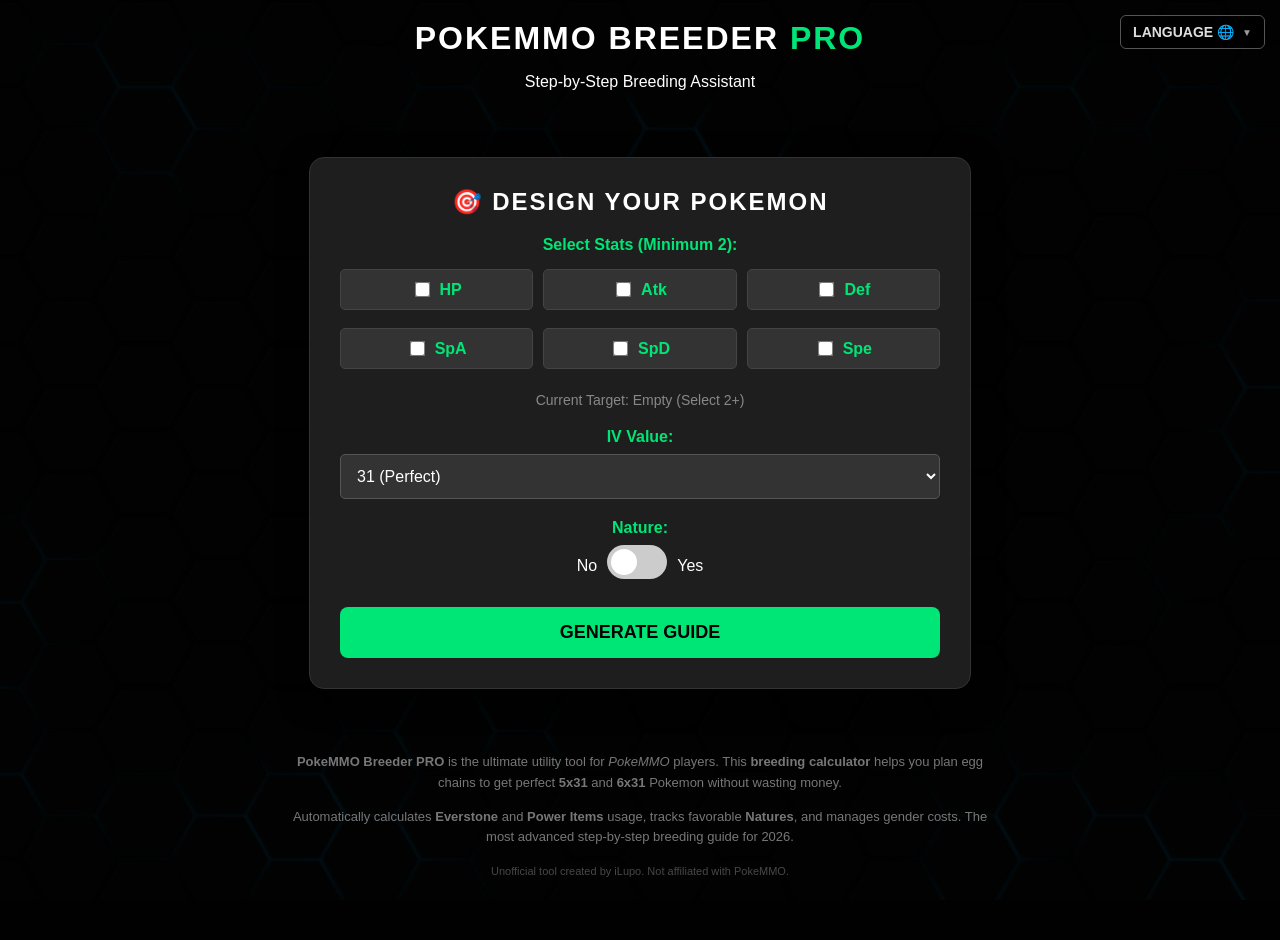
==== languages/US/index.html @ 4167f33a "Add files via upload" ====
<!DOCTYPE html>
<html lang="en">
<head>
    <meta charset="UTF-8">
    <meta name="viewport" content="width=device-width, initial-scale=1.0">
    <title>PokeMMO Breeder PRO - Interactive Guide</title>
    <link rel="stylesheet" href="../../style.css">
    <link rel="icon" type="image/x-icon" href="../../assets/favicon.ico">
    <link rel="manifest" href="../../manifest.json">
    <meta name="theme-color" content="#121212">
    
    <meta name="description" content="PokeMMO Breeding Calculator. Step-by-step guide to breed perfect 5x31 and 6x31 Pokemon. Calculate costs, IVs, and Natures easily.">
    <meta name="keywords" content="PokeMMO, Breeding, Calculator, Guide, IVs, 5x31, 6x31, PokeBreeder Pro">
    <meta name="author" content="iLupo">

    <meta property="og:type" content="website">
    <meta property="og:title" content="PokeMMO Breeder PRO (English)">
    <meta property="og:description" content="The ultimate breeding tool for PokeMMO. Save money and avoid mistakes.">
    
    <meta property="og:url" content="https://pokemmobreederpro.netlify.app/languages/US/"> 
    <meta property="og:image" content="https://pokemmobreederpro.netlify.app/assets/favicon.ico">

    <link rel="canonical" href="https://pokemmobreederpro.netlify.app/languages/US/">
</head>
<body>

    <div class="overlay">
        
        <header>
            <div style="position: absolute; top: 15px; right: 15px; z-index: 200;">
                
                <button id="lang-btn" onclick="toggleLangMenu(event)" 
                        style="background: rgba(0,0,0,0.8); color: #ddd; border: 1px solid #555; padding: 8px 12px; border-radius: 6px; cursor: pointer; font-size: 14px; display: flex; align-items: center; gap: 8px; font-family: sans-serif;">
                    Language 🌐 <span style="font-size: 10px; opacity: 0.7;">▼</span>
                </button>

                <div id="lang-dropdown" style="display: none; position: absolute; top: 110%; right: 0; background: #1a1a1a; border: 1px solid #444; border-radius: 6px; min-width: 160px; box-shadow: 0 4px 15px rgba(0,0,0,0.8); overflow: hidden; flex-direction: column;">
                    
                    <div style="padding: 10px 15px; background: #333; color: white; display: flex; align-items: center; gap: 10px; border-bottom: 1px solid #333;">
                        <img src="../../assets/usa_flag.svg" style="width: 24px; height: 24px;">
                        <strong>English</strong>
                    </div>

                    <a href="../../index.html" style="padding: 10px 15px; color: #bbb; text-decoration: none; display: flex; align-items: center; gap: 10px; transition: 0.2s;" 
                       onmouseover="this.style.background='#2a2a2a'; this.style.color='white'" 
                       onmouseout="this.style.background='transparent'; this.style.color='#bbb'">
                        <img src="../../assets/spain_flag.svg" style="width: 24px; height: 24px;">
                        Español
                    </a>

                </div>
            </div>
            <h1>POKEMMO BREEDER <span style="color:var(--highlight)">PRO</span></h1>
            <p>Step-by-Step Breeding Assistant</p>
        </header>

        <div id="config-panel" class="panel">
            <h2>🎯 DESIGN YOUR POKEMON</h2>
            
            <div class="control-group">
                <label>Select Stats (Minimum 2):</label>
                <div class="stats-selector">
                    <label class="stat-check"><input type="checkbox" value="HP"> HP</label>
                    <label class="stat-check"><input type="checkbox" value="Atk"> Atk</label>
                    <label class="stat-check"><input type="checkbox" value="Def"> Def</label>
                    <label class="stat-check"><input type="checkbox" value="SpA"> SpA</label>
                    <label class="stat-check"><input type="checkbox" value="SpD"> SpD</label>
                    <label class="stat-check"><input type="checkbox" value="Spe"> Spe</label>
                </div>
                <p class="small-text" id="target-counter">Current Target: Empty</p>
            </div>

            <div class="control-group">
                <label>IV Value:</label>
                <select id="iv-type">
                    <option value="31">31 (Perfect)</option>
                    <option value="0">0 (Meme / Trick Room)</option>
                </select>
            </div>

            <div class="control-group">
                <label>Nature:</label>
                <div class="nature-input-group">
                    <div class="toggle-container">
                        <span>No</span>
                        <label class="switch">
                            <input type="checkbox" id="nature-check" onchange="toggleNatureInput()">
                            <span class="slider round"></span>
                        </label>
                        <span>Yes</span>
                    </div>
                    
                    <select id="nature-select" class="input-select" style="display:none;">
                        <option value="Adamant">Adamant (+Atk -SpA)</option>
                        <option value="Brave">Brave (+Atk -Spe)</option>
                        <option value="Lonely">Lonely (+Atk -Def)</option>
                        <option value="Naughty">Naughty (+Atk -SpD)</option>

                        <option value="Bold">Bold (+Def -Atk)</option>
                        <option value="Relaxed">Relaxed (+Def -Spe)</option>
                        <option value="Impish">Impish (+Def -SpA)</option>
                        <option value="Lax">Lax (+Def -SpD)</option>

                        <option value="Modest">Modest (+SpA -Atk)</option>
                        <option value="Quiet">Quiet (+SpA -Spe)</option>
                        <option value="Mild">Mild (+SpA -Def)</option>
                        <option value="Rash">Rash (+SpA -SpD)</option>

                        <option value="Calm">Calm (+SpD -Atk)</option>
                        <option value="Sassy">Sassy (+SpD -Spe)</option>
                        <option value="Careful">Careful (+SpD -SpA)</option>
                        <option value="Gentle">Gentle (+SpD -Def)</option>

                        <option value="Jolly">Jolly (+Spe -SpA)</option>
                        <option value="Timid">Timid (+Spe -Atk)</option>
                        <option value="Hasty">Hasty (+Spe -Def)</option>
                        <option value="Naive">Naive (+Spe -SpD)</option>

                        <option value="Hardy">Hardy (Neutral)</option>
                        <option value="Docile">Docile (Neutral)</option>
                        <option value="Serious">Serious (Neutral)</option>
                        <option value="Bashful">Bashful (Neutral)</option>
                        <option value="Quirky">Quirky (Neutral)</option>
                    </select>
                </div>
            </div>

            <button onclick="startBreeding()" class="btn-start">GENERATE GUIDE</button>
        </div>

        <div id="shopping-panel" class="panel hidden">
            <h2>🛒 SHOPPING LIST</h2>
            <p>Exact materials for your build:</p>
            <div id="shopping-list-items" class="shopping-grid">
                </div>
            <div class="nav-buttons">
                <button onclick="resetApp()" class="btn-danger">❌ Cancel</button>
                <button onclick="goToSteps()" class="btn-next">I HAVE THEM ALL &rarr;</button>
            </div>
        </div>

        <div id="step-panel" class="panel hidden full-width">
            
            <div class="step-header">
                <div class="progress-container">
                    <div class="progress-bar">
                        <div id="progress-fill" class="progress-fill"></div>
                    </div>
                    <div id="step-counter" class="step-counter">Step 1 of X</div>
                </div>
                <button onclick="resetApp()" class="btn-reset-small" title="Restart">🔄 RESTART</button>
            </div>

            <h2 id="step-title">STEP 1</h2>
            <p id="step-desc" class="step-instruction">...</p>

            <div class="breeding-diagram">
                
                <div class="poke-card" id="card-parent-a">
                    <div class="role-badge">PARENT A</div>
                    <img src="../../assets/pokeball.png" class="poke-img" alt="Pokemon">
                    <img src="../../assets/genero_m.png" class="gender-icon" id="gender-a">
                    <div class="stats-box" id="stats-a"></div>
                    <div class="item-slot">
                        <img id="item-img-a" src="" alt="Item">
                        <span id="item-name-a">Item A</span>
                    </div>
                </div>

                <div class="fusion-operator">+</div>

                <div class="poke-card" id="card-parent-b">
                    <div class="role-badge">PARENT B</div>
                    <img src="../../assets/pokeball.png" class="poke-img" alt="Pokemon">
                    <img src="../../assets/genero_f.png" class="gender-icon" id="gender-b">
                    <div class="stats-box" id="stats-b"></div>
                    <div class="item-slot">
                        <img id="item-img-b" src="" alt="Item">
                        <span id="item-name-b">Item B</span>
                    </div>
                </div>

                <div class="fusion-arrow">➡</div>

                <div class="poke-card child-card">
                    <div class="role-badge result">RESULT</div>
                    <img src="../../assets/huevo.png" class="poke-img huevo-anim" alt="Egg">
                    <div class="stats-box" id="stats-child"></div>
                    <div class="info-note" id="child-note"></div>
                </div>

            </div>

            <div class="nav-buttons">
                <button onclick="prevStep()" class="btn-secondary">Previous</button>
                <button onclick="nextStep()" class="btn-primary">DONE! Next Step</button>
            </div>

        </div>

        <footer style="max-width: 700px; margin: 50px auto 20px; text-align: center; color: #777; font-size: 13px; line-height: 1.6; padding: 0 15px;">
            <p>
                <strong>PokeMMO Breeder PRO</strong> is the ultimate utility tool for <em>PokeMMO</em> players. 
                This <strong>breeding calculator</strong> helps you plan egg chains to get perfect 
                <strong>5x31</strong> and <strong>6x31</strong> Pokemon without wasting money.
            </p>
            <p>
                Automatically calculates <strong>Everstone</strong> and <strong>Power Items</strong> usage, 
                tracks favorable <strong>Natures</strong>, and manages gender costs. 
                The most advanced step-by-step breeding guide for 2026.
            </p>
            <p style="margin-top: 15px; font-size: 11px; opacity: 0.6;">
                Unofficial tool created by iLupo. Not affiliated with PokeMMO.
            </p>
        </footer>

    </div>

	<script>
      // Service Worker
      if ('serviceWorker' in navigator) {
        window.addEventListener('load', () => {
          navigator.serviceWorker.register('../../sw.js')
            .then((reg) => console.log('SW Ready ✅', reg.scope))
            .catch((err) => console.log('SW Failed ❌', err));
        });
      }

      // LÓGICA DEL MENÚ DE IDIOMA
      function toggleLangMenu(e) {
          e.stopPropagation(); // Evita que el clic se propague al window
          const menu = document.getElementById('lang-dropdown');
          menu.style.display = (menu.style.display === 'flex') ? 'none' : 'flex';
      }

      // Cierra el menú si haces clic fuera de él
      window.addEventListener('click', function(e) {
          const menu = document.getElementById('lang-dropdown');
          const btn = document.getElementById('lang-btn');
          if (menu.style.display === 'flex' && !menu.contains(e.target) && !btn.contains(e.target)) {
              menu.style.display = 'none';
          }
      });
    </script>

    <script src="logic.js"></script>
</body>
</html>
---- style.css ----
:root {
    --bg-dark: #121212;
    --card-bg: #1e1e1e;
    --highlight: #00e676; 
    --nature: #ffd700; 
    --danger: #ff5252;
    --gender-cost: #ff4081; 
    --text-main: #ffffff;
    --border: #333;
    --info-blue: #29b6f6; /* Nuevo color azul info */
}

body {
    margin: 0;
    font-family: 'Segoe UI', Tahoma, Geneva, Verdana, sans-serif;
    background-color: var(--bg-dark);
    color: var(--text-main);
    background-image: url('assets/fondo.jpg');
    background-size: cover;
    background-attachment: fixed;
    background-position: center;
}

.overlay {
    background-color: rgba(0, 0, 0, 0.92);
    min-height: 100vh;
    display: flex;
    flex-direction: column;
    align-items: center;
    padding: 20px;
}

h1, h2, h3 { 
    text-transform: uppercase; 
    letter-spacing: 2px; 
    margin: 0 0 10px 0; 
    text-align: center; 
}

/* CABECERA */
header {
    margin-bottom: 30px;
    text-align: center;
}

/* PANELES */
.panel {
    background: var(--card-bg);
    padding: 30px;
    border-radius: 15px;
    border: 1px solid var(--border);
    box-shadow: 0 10px 30px rgba(0,0,0,0.5);
    max-width: 600px;
    width: 100%;
    margin-top: 20px;
    transition: opacity 0.3s;
}

.panel.hidden { display: none; }
.panel.full-width { max-width: 1300px; }

/* CONTROLES DE CONFIGURACIÓN */
.control-group { margin: 20px 0; text-align: center; }

label {
    display: block;
    margin-bottom: 8px;
    font-weight: bold;
    color: var(--highlight);
}

select { 
    padding: 12px; 
    font-size: 16px; 
    background: #333; 
    color: white; 
    border: 1px solid #555; 
    border-radius: 5px; 
    width: 100%;
}

/* SELECTOR DE STATS */
.stats-selector {
    display: grid;
    grid-template-columns: repeat(3, 1fr);
    gap: 10px;
    margin: 15px 0;
}

.stat-check {
    background: #333;
    padding: 10px;
    border-radius: 5px;
    cursor: pointer;
    font-weight: bold;
    display: flex;
    align-items: center;
    justify-content: center;
    gap: 8px;
    transition: background 0.2s;
    border: 1px solid #444;
}

.stat-check:hover { background: #444; }

.stat-check input {
    accent-color: var(--highlight);
    transform: scale(1.2);
}

.small-text {
    font-size: 14px;
    color: #888;
    margin-top: 5px;
}

/* INPUT NATURALEZA */
.nature-input-group {
    display: flex;
    flex-direction: column;
    align-items: center;
    gap: 10px;
}

.input-select {
    padding: 10px;
    border-radius: 5px;
    border: 1px solid #555;
    background: #222;
    color: var(--nature);
    font-weight: bold;
    text-align: center;
    width: 100%;
    max-width: 250px;
}

/* SWITCH */
.toggle-container { display: flex; align-items: center; justify-content: center; gap: 10px; }
.switch { position: relative; display: inline-block; width: 60px; height: 34px; }
.switch input { opacity: 0; width: 0; height: 0; }
.slider { position: absolute; cursor: pointer; top: 0; left: 0; right: 0; bottom: 0; background-color: #ccc; transition: .4s; }
.slider:before { position: absolute; content: ""; height: 26px; width: 26px; left: 4px; bottom: 4px; background-color: white; transition: .4s; }
input:checked + .slider { background-color: var(--highlight); }
input:checked + .slider:before { transform: translateX(26px); }
.slider.round { border-radius: 34px; }
.slider.round:before { border-radius: 50%; }

/* BOTONES */
button { border: none; padding: 15px 30px; font-size: 16px; font-weight: bold; cursor: pointer; border-radius: 8px; transition: 0.2s; text-transform: uppercase; }
.btn-start { background: var(--highlight); color: black; width: 100%; font-size: 18px; }
.btn-next { background: var(--highlight); color: black; }
.btn-primary { background: var(--highlight); color: black; }
.btn-secondary { background: #444; color: white; }
.btn-danger { background: var(--danger); color: white; }
button:hover { transform: scale(1.02); filter: brightness(1.1); }

.nav-buttons { display: flex; justify-content: space-between; margin-top: 30px; gap: 20px; }

.step-header { display: flex; justify-content: space-between; align-items: center; width: 100%; margin-bottom: 20px; border-bottom: 1px solid #333; padding-bottom: 10px; }
.btn-reset-small { background: transparent; border: 1px solid var(--danger); color: var(--danger); padding: 5px 15px; font-size: 12px; }
.btn-reset-small:hover { background: var(--danger); color: white; }

/* LISTA DE COMPRA */
.shopping-grid { display: grid; grid-template-columns: repeat(auto-fit, minmax(250px, 1fr)); gap: 15px; margin: 20px 0; }
.shop-item { background: #111; padding: 15px; border-radius: 8px; border-left: 4px solid var(--highlight); display: flex; align-items: center; justify-content: space-between; }

/* NOTAS DE COMPRA */
.shopping-note {
    background-color: rgba(255, 82, 82, 0.15);
    border: 1px solid var(--danger);
    color: #ffcccb;
    padding: 15px;
    border-radius: 8px;
    margin-top: 20px;
    font-size: 15px;
    text-align: center;
    line-height: 1.5;
}
.shopping-note strong { color: var(--danger); text-decoration: underline; }

.info-note-yellow {
    background-color: rgba(255, 215, 0, 0.1); 
    border: 1px solid var(--nature);
    color: #eee;
    padding: 15px;
    border-radius: 8px;
    margin-top: 10px;
    font-size: 14px;
    text-align: center;
}

/* NUEVA NOTA AZUL (GRUPOS HUEVO) */
.info-note-blue {
    background-color: rgba(41, 182, 246, 0.15); 
    border: 1px solid var(--info-blue);
    color: #e1f5fe;
    padding: 15px;
    border-radius: 8px;
    margin-bottom: 20px;
    font-size: 15px;
    text-align: center;
    line-height: 1.5;
    grid-column: 1 / -1; /* Ocupa todo el ancho en grid */
}
.info-note-blue strong { color: var(--info-blue); }

/* DIAGRAMA */
.breeding-diagram { display: flex; align-items: center; justify-content: center; flex-wrap: wrap; gap: 40px; margin: 40px 0; }
.fusion-operator, .fusion-arrow { font-size: 40px; color: #666; font-weight: bold; }

.poke-card {
    background: #252525; width: 300px; padding: 20px; border-radius: 12px; border: 1px solid #444;
    display: flex; flex-direction: column; align-items: center; position: relative; box-shadow: 0 4px 10px rgba(0,0,0,0.3);
}
.child-card { border: 2px solid var(--highlight); box-shadow: 0 0 20px rgba(0, 230, 118, 0.1); }
.poke-card.has-nature { border: 2px solid var(--nature); box-shadow: 0 0 20px rgba(255, 215, 0, 0.2); }

.nature-badge {
    position: absolute; 
    top: -10px; 
    right: -10px; 
    background: var(--nature); 
    color: black;
    padding: 4px 10px; 
    border-radius: 20px; 
    font-weight: bold; 
    font-size: 12px; 
    box-shadow: 0 2px 5px rgba(0,0,0,0.5); 
    z-index: 10;
    display: flex;          /* Nuevo: para alinear icono y texto */
    align-items: center;    /* Nuevo: centrado vertical */
    gap: 4px;               /* Nuevo: espacio entre icono y texto */
}

/* Nuevo: Clase para controlar el tamaño de la hojita */
.nature-icon-img {
    width: 14px;
    height: 14px;
    object-fit: contain;
}

.gender-cost-badge {
    margin-top: 5px; background: #333; color: var(--gender-cost); border: 1px solid var(--gender-cost);
    padding: 2px 8px; border-radius: 4px; font-size: 11px; font-weight: bold; text-transform: uppercase;
}

.role-badge { background: #333; padding: 4px 12px; border-radius: 4px; font-size: 12px; margin-bottom: 10px; text-transform: uppercase; color: #aaa; letter-spacing: 1px; }
.result { background: var(--highlight); color: black; font-weight: bold; }

.poke-img { width: 100px; height: 100px; object-fit: contain; margin-bottom: 10px; }
.gender-icon { width: 24px; position: absolute; top: 15px; left: 15px; }

.stats-box { background: #111; width: 100%; padding: 10px; border-radius: 6px; font-family: 'Consolas', monospace; font-size: 14px; margin: 15px 0; }
.stat-row { display: flex; justify-content: space-between; margin: 4px 0; padding-bottom: 4px; border-bottom: 1px solid #222; }
.stat-row:last-child { border-bottom: none; }
.stat-val.perfect { color: var(--highlight); font-weight: bold; }
.stat-val.bad { color: var(--danger); font-weight: bold; }

.item-slot { display: flex; align-items: center; gap: 10px; background: #000; padding: 8px 15px; border-radius: 30px; border: 1px solid #444; width: 90%; justify-content: center; }
.item-slot img { width: 30px; height: 30px; }

.info-note { margin-top: 10px; color: #888; font-size: 14px; text-align: center; line-height: 1.4; white-space: pre-line; }
.step-instruction { font-size: 20px; color: #eee; text-align: center; max-width: 900px; margin: 0 auto; line-height: 1.6; white-space: pre-line; }

.progress-container { flex-grow: 1; margin-right: 20px; }
.progress-bar { width: 100%; height: 10px; background: #333; border-radius: 5px; overflow: hidden; }
.progress-fill { height: 100%; background: var(--highlight); width: 0%; transition: width 0.3s ease; }
.step-counter { text-align: right; font-size: 12px; color: #888; margin-top: 4px; }

/* --- RESPONSIVE / MÓVIL --- */
@media (max-width: 768px) {
    
    /* Ajustar cabecera */
    h1 { font-size: 1.5rem; }
    h2 { font-size: 1.2rem; }
    .panel { padding: 15px; margin-top: 10px; }

    /* Diagrama en columna vertical en vez de fila */
    .breeding-diagram {
        flex-direction: column; /* Uno debajo de otro */
        gap: 20px;
    }

    /* Rotar flechas para que apunten abajo */
    .fusion-arrow { transform: rotate(90deg); margin: 10px 0; }
    
    /* Cartas ocupan el ancho disponible pero sin pasarse */
    .poke-card {
        width: 100%; 
        max-width: 320px; /* Evita que sean gigantes en tablets */
    }

    /* Ajustar botones para que sean más fáciles de pulsar con el dedo */
    .nav-buttons {
        flex-direction: column-reverse; /* "Siguiente" arriba, "Anterior" abajo */
        gap: 10px;
    }
    
    button {
        width: 100%; /* Botones ancho completo */
        padding: 18px; /* Más zona táctil */
    }

    /* Ajustar selectores de stats (2 columnas en vez de 3) */
    .stats-selector {
        grid-template-columns: repeat(2, 1fr);
    }
    
    /* Ocultar descripciones largas si molestan o hacer letra más pequeña */
    .step-instruction {
        font-size: 16px;
    }
}
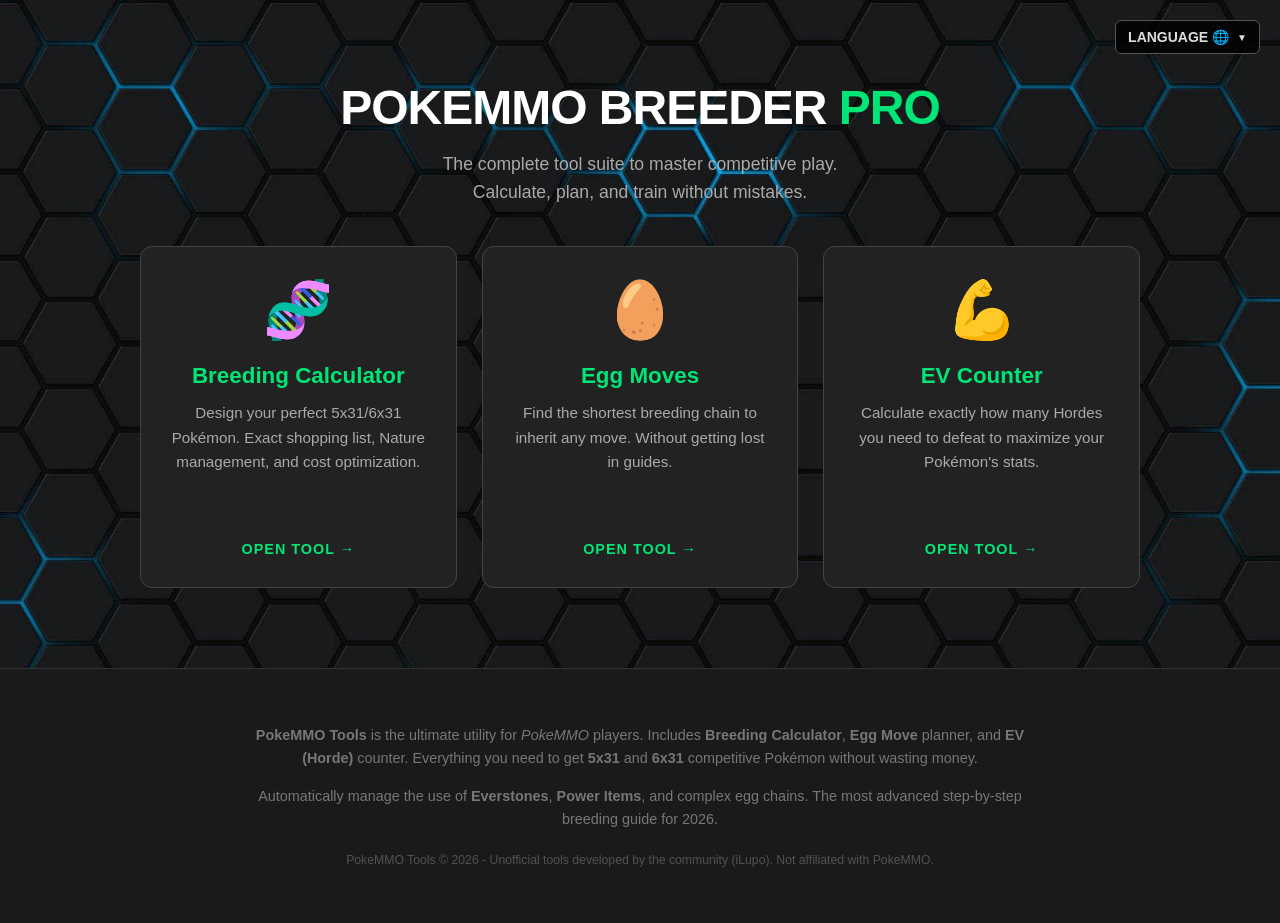
==== commit 46742513: "Add files via upload" ====
--- a/languages/US/index.html
+++ b/languages/US/index.html
@@ -3,246 +3,222 @@
 <head>
     <meta charset="UTF-8">
     <meta name="viewport" content="width=device-width, initial-scale=1.0">
-    <title>PokeMMO Breeder PRO - Interactive Guide</title>
+    <title>PokeMMO Breeder PRO</title>
+
     <link rel="stylesheet" href="../../style.css">
     <link rel="icon" type="image/x-icon" href="../../assets/favicon.ico">
     <link rel="manifest" href="../../manifest.json">
     <meta name="theme-color" content="#121212">
     
-    <meta name="description" content="PokeMMO Breeding Calculator. Step-by-step guide to breed perfect 5x31 and 6x31 Pokemon. Calculate costs, IVs, and Natures easily.">
-    <meta name="keywords" content="PokeMMO, Breeding, Calculator, Guide, IVs, 5x31, 6x31, PokeBreeder Pro">
+    <meta name="description" content="PokeMMO tool suite. Includes Breeding Calculator (5x31), Egg Move Planner, and EV Counters. Optimize your competitive gameplay.">
+    <meta name="keywords" content="PokeMMO, Tools, Breeding, Calculator, Guide, IVs, 5x31, EVs, Egg Moves, PokeBreeder Pro">
     <meta name="author" content="iLupo">
 
     <meta property="og:type" content="website">
-    <meta property="og:title" content="PokeMMO Breeder PRO (English)">
-    <meta property="og:description" content="The ultimate breeding tool for PokeMMO. Save money and avoid mistakes.">
-    
-    <meta property="og:url" content="https://pokemmobreederpro.netlify.app/languages/US/"> 
+    <meta property="og:title" content="PokeMMO Breeder PRO">
+    <meta property="og:description" content="The ultimate PokeMMO suite. Breeding, Egg Moves, and EVs in one place.">
+    <meta property="og:url" content="https://pokemmobreederpro.netlify.app/"> 
     <meta property="og:image" content="https://pokemmobreederpro.netlify.app/assets/favicon.ico">
-
-    <link rel="canonical" href="https://pokemmobreederpro.netlify.app/languages/US/">
+    <link rel="canonical" href="https://pokemmobreederpro.netlify.app/">
+
+    <style>
+        /* Estilos específicos para el Hub (Menú Principal) */
+        .hub-grid {
+            display: grid;
+            grid-template-columns: repeat(auto-fit, minmax(280px, 1fr));
+            gap: 25px;
+            max-width: 1000px;
+            margin: 40px auto;
+            padding: 0 20px;
+        }
+        .tool-card {
+            background: #222;
+            border: 1px solid #444;
+            border-radius: 12px;
+            padding: 30px;
+            text-align: center;
+            transition: all 0.3s ease;
+            cursor: pointer;
+            text-decoration: none;
+            color: white;
+            display: flex;
+            flex-direction: column;
+            justify-content: space-between;
+            height: 280px;
+            position: relative;
+            overflow: hidden;
+        }
+        .tool-card:hover {
+            transform: translateY(-7px);
+            border-color: var(--highlight);
+            box-shadow: 0 10px 30px rgba(0, 230, 118, 0.15);
+            background: #2a2a2a;
+        }
+        .tool-icon {
+            font-size: 3.5em;
+            margin-bottom: 20px;
+        }
+        .tool-title {
+            font-size: 1.4em;
+            font-weight: bold;
+            margin-bottom: 12px;
+            color: var(--highlight);
+        }
+        .tool-desc {
+            color: #aaa;
+            font-size: 0.95em;
+            line-height: 1.6;
+        }
+        /* Estado Deshabilitado */
+        .disabled {
+            opacity: 0.6;
+            cursor: not-allowed;
+            filter: grayscale(0.8);
+            border-color: #333;
+        }
+        .disabled:hover {
+            transform: none;
+            box-shadow: none;
+            border-color: #333;
+        }
+        .coming-soon-badge {
+            background: #ff9800;
+            color: #000;
+            padding: 4px 8px;
+            border-radius: 4px;
+            font-size: 0.7em;
+            font-weight: 800;
+            text-transform: uppercase;
+            letter-spacing: 0.5px;
+            position: absolute;
+            top: 15px;
+            right: 15px;
+        }
+        /* Footer Específico */
+        .hub-footer {
+            margin-top: 80px;
+            padding: 40px 20px;
+            background: #1a1a1a;
+            border-top: 1px solid #333;
+            text-align: center;
+            color: #777;
+            font-size: 0.9em;
+            line-height: 1.6;
+        }
+        .lang-btn img {
+            transition: transform 0.2s;
+        }
+        .lang-btn:hover img {
+            transform: scale(1.1);
+        }
+    </style>
 </head>
 <body>
 
-    <div class="overlay">
+    <div style="position: absolute; top: 20px; right: 20px; z-index: 100;">
+        <button id="lang-btn" onclick="toggleLangMenu(event)" 
+                style="background: rgba(0,0,0,0.8); color: #ddd; border: 1px solid #555; padding: 8px 12px; border-radius: 6px; cursor: pointer; font-size: 14px; display: flex; align-items: center; gap: 8px; font-family: sans-serif;">
+            Language 🌐 <span style="font-size: 10px;">▼</span>
+        </button>
+
+        <div id="lang-dropdown" style="display: none; position: absolute; top: 110%; right: 0; background: #1a1a1a; border: 1px solid #444; border-radius: 6px; min-width: 160px; flex-direction: column; z-index: 200;">
+            <div style="padding: 10px 15px; background: #333; color: white; display: flex; align-items: center; gap: 10px; border-bottom: 1px solid #333;">
+                <img src="../../assets/usa_flag.svg" style="width: 24px;"> <strong>English</strong>
+            </div>
+            <a href="../../index.html" style="padding: 10px 15px; color: #bbb; text-decoration: none; display: flex; align-items: center; gap: 10px;">
+                <img src="../../assets/spain_flag.svg" style="width: 24px;"> Español
+            </a>
+        </div>
+    </div>
+
+    <div class="container" style="text-align:center; margin-top:80px; padding: 0 20px;">
+        <h1 style="font-size: 3em; margin-bottom: 15px; letter-spacing: -1px;">
+            PokeMMO Breeder<span style="color:var(--highlight)"> PRO</span>
+        </h1>
+        <p style="color:#aaa; max-width:600px; margin:0 auto; font-size: 1.1em; line-height: 1.6;">
+            The complete tool suite to master competitive play.<br>
+            Calculate, plan, and train without mistakes.
+        </p>
+    </div>
+
+    <div class="hub-grid">
         
-        <header>
-            <div style="position: absolute; top: 15px; right: 15px; z-index: 200;">
-                
-                <button id="lang-btn" onclick="toggleLangMenu(event)" 
-                        style="background: rgba(0,0,0,0.8); color: #ddd; border: 1px solid #555; padding: 8px 12px; border-radius: 6px; cursor: pointer; font-size: 14px; display: flex; align-items: center; gap: 8px; font-family: sans-serif;">
-                    Language 🌐 <span style="font-size: 10px; opacity: 0.7;">▼</span>
-                </button>
-
-                <div id="lang-dropdown" style="display: none; position: absolute; top: 110%; right: 0; background: #1a1a1a; border: 1px solid #444; border-radius: 6px; min-width: 160px; box-shadow: 0 4px 15px rgba(0,0,0,0.8); overflow: hidden; flex-direction: column;">
-                    
-                    <div style="padding: 10px 15px; background: #333; color: white; display: flex; align-items: center; gap: 10px; border-bottom: 1px solid #333;">
-                        <img src="../../assets/usa_flag.svg" style="width: 24px; height: 24px;">
-                        <strong>English</strong>
-                    </div>
-
-                    <a href="../../index.html" style="padding: 10px 15px; color: #bbb; text-decoration: none; display: flex; align-items: center; gap: 10px; transition: 0.2s;" 
-                       onmouseover="this.style.background='#2a2a2a'; this.style.color='white'" 
-                       onmouseout="this.style.background='transparent'; this.style.color='#bbb'">
-                        <img src="../../assets/spain_flag.svg" style="width: 24px; height: 24px;">
-                        Español
-                    </a>
-
+        <a href="tools/breeder/index.html" class="tool-card">
+            <div>
+                <div class="tool-icon">🧬</div>
+                <div class="tool-title">Breeding Calculator</div>
+                <div class="tool-desc">
+                    Design your perfect 5x31/6x31 Pokémon. Exact shopping list, Nature management, and cost optimization.
                 </div>
             </div>
-            <h1>POKEMMO BREEDER <span style="color:var(--highlight)">PRO</span></h1>
-            <p>Step-by-Step Breeding Assistant</p>
-        </header>
-
-        <div id="config-panel" class="panel">
-            <h2>🎯 DESIGN YOUR POKEMON</h2>
-            
-            <div class="control-group">
-                <label>Select Stats (Minimum 2):</label>
-                <div class="stats-selector">
-                    <label class="stat-check"><input type="checkbox" value="HP"> HP</label>
-                    <label class="stat-check"><input type="checkbox" value="Atk"> Atk</label>
-                    <label class="stat-check"><input type="checkbox" value="Def"> Def</label>
-                    <label class="stat-check"><input type="checkbox" value="SpA"> SpA</label>
-                    <label class="stat-check"><input type="checkbox" value="SpD"> SpD</label>
-                    <label class="stat-check"><input type="checkbox" value="Spe"> Spe</label>
+            <div style="margin-top:20px; color:var(--highlight); font-weight:bold; font-size: 0.9em; text-transform: uppercase; letter-spacing: 1px;">
+                Open Tool &rarr;
+            </div>
+        </a>
+
+        <a href="tools/egg_moves/index.html" class="tool-card">
+            <div>
+                <div class="tool-icon">🥚</div>
+                <div class="tool-title">Egg Moves</div>
+                <div class="tool-desc">
+                    Find the shortest breeding chain to inherit any move. Without getting lost in guides.
                 </div>
-                <p class="small-text" id="target-counter">Current Target: Empty</p>
-            </div>
-
-            <div class="control-group">
-                <label>IV Value:</label>
-                <select id="iv-type">
-                    <option value="31">31 (Perfect)</option>
-                    <option value="0">0 (Meme / Trick Room)</option>
-                </select>
-            </div>
-
-            <div class="control-group">
-                <label>Nature:</label>
-                <div class="nature-input-group">
-                    <div class="toggle-container">
-                        <span>No</span>
-                        <label class="switch">
-                            <input type="checkbox" id="nature-check" onchange="toggleNatureInput()">
-                            <span class="slider round"></span>
-                        </label>
-                        <span>Yes</span>
-                    </div>
-                    
-                    <select id="nature-select" class="input-select" style="display:none;">
-                        <option value="Adamant">Adamant (+Atk -SpA)</option>
-                        <option value="Brave">Brave (+Atk -Spe)</option>
-                        <option value="Lonely">Lonely (+Atk -Def)</option>
-                        <option value="Naughty">Naughty (+Atk -SpD)</option>
-
-                        <option value="Bold">Bold (+Def -Atk)</option>
-                        <option value="Relaxed">Relaxed (+Def -Spe)</option>
-                        <option value="Impish">Impish (+Def -SpA)</option>
-                        <option value="Lax">Lax (+Def -SpD)</option>
-
-                        <option value="Modest">Modest (+SpA -Atk)</option>
-                        <option value="Quiet">Quiet (+SpA -Spe)</option>
-                        <option value="Mild">Mild (+SpA -Def)</option>
-                        <option value="Rash">Rash (+SpA -SpD)</option>
-
-                        <option value="Calm">Calm (+SpD -Atk)</option>
-                        <option value="Sassy">Sassy (+SpD -Spe)</option>
-                        <option value="Careful">Careful (+SpD -SpA)</option>
-                        <option value="Gentle">Gentle (+SpD -Def)</option>
-
-                        <option value="Jolly">Jolly (+Spe -SpA)</option>
-                        <option value="Timid">Timid (+Spe -Atk)</option>
-                        <option value="Hasty">Hasty (+Spe -Def)</option>
-                        <option value="Naive">Naive (+Spe -SpD)</option>
-
-                        <option value="Hardy">Hardy (Neutral)</option>
-                        <option value="Docile">Docile (Neutral)</option>
-                        <option value="Serious">Serious (Neutral)</option>
-                        <option value="Bashful">Bashful (Neutral)</option>
-                        <option value="Quirky">Quirky (Neutral)</option>
-                    </select>
+            </div>
+            <div style="margin-top:20px; color:var(--highlight); font-weight:bold; font-size: 0.9em; text-transform: uppercase; letter-spacing: 1px;">
+                Open Tool &rarr;
+            </div>
+        </a>
+
+        <a href="tools/ev_calc/index.html" class="tool-card">
+            <div>
+                <div class="tool-icon">💪</div>
+                <div class="tool-title">EV Counter</div>
+                <div class="tool-desc">
+                    Calculate exactly how many Hordes you need to defeat to maximize your Pokémon's stats.
                 </div>
             </div>
-
-            <button onclick="startBreeding()" class="btn-start">GENERATE GUIDE</button>
-        </div>
-
-        <div id="shopping-panel" class="panel hidden">
-            <h2>🛒 SHOPPING LIST</h2>
-            <p>Exact materials for your build:</p>
-            <div id="shopping-list-items" class="shopping-grid">
-                </div>
-            <div class="nav-buttons">
-                <button onclick="resetApp()" class="btn-danger">❌ Cancel</button>
-                <button onclick="goToSteps()" class="btn-next">I HAVE THEM ALL &rarr;</button>
-            </div>
-        </div>
-
-        <div id="step-panel" class="panel hidden full-width">
-            
-            <div class="step-header">
-                <div class="progress-container">
-                    <div class="progress-bar">
-                        <div id="progress-fill" class="progress-fill"></div>
-                    </div>
-                    <div id="step-counter" class="step-counter">Step 1 of X</div>
-                </div>
-                <button onclick="resetApp()" class="btn-reset-small" title="Restart">🔄 RESTART</button>
-            </div>
-
-            <h2 id="step-title">STEP 1</h2>
-            <p id="step-desc" class="step-instruction">...</p>
-
-            <div class="breeding-diagram">
-                
-                <div class="poke-card" id="card-parent-a">
-                    <div class="role-badge">PARENT A</div>
-                    <img src="../../assets/pokeball.png" class="poke-img" alt="Pokemon">
-                    <img src="../../assets/genero_m.png" class="gender-icon" id="gender-a">
-                    <div class="stats-box" id="stats-a"></div>
-                    <div class="item-slot">
-                        <img id="item-img-a" src="" alt="Item">
-                        <span id="item-name-a">Item A</span>
-                    </div>
-                </div>
-
-                <div class="fusion-operator">+</div>
-
-                <div class="poke-card" id="card-parent-b">
-                    <div class="role-badge">PARENT B</div>
-                    <img src="../../assets/pokeball.png" class="poke-img" alt="Pokemon">
-                    <img src="../../assets/genero_f.png" class="gender-icon" id="gender-b">
-                    <div class="stats-box" id="stats-b"></div>
-                    <div class="item-slot">
-                        <img id="item-img-b" src="" alt="Item">
-                        <span id="item-name-b">Item B</span>
-                    </div>
-                </div>
-
-                <div class="fusion-arrow">➡</div>
-
-                <div class="poke-card child-card">
-                    <div class="role-badge result">RESULT</div>
-                    <img src="../../assets/huevo.png" class="poke-img huevo-anim" alt="Egg">
-                    <div class="stats-box" id="stats-child"></div>
-                    <div class="info-note" id="child-note"></div>
-                </div>
-
-            </div>
-
-            <div class="nav-buttons">
-                <button onclick="prevStep()" class="btn-secondary">Previous</button>
-                <button onclick="nextStep()" class="btn-primary">DONE! Next Step</button>
-            </div>
-
-        </div>
-
-        <footer style="max-width: 700px; margin: 50px auto 20px; text-align: center; color: #777; font-size: 13px; line-height: 1.6; padding: 0 15px;">
-            <p>
-                <strong>PokeMMO Breeder PRO</strong> is the ultimate utility tool for <em>PokeMMO</em> players. 
-                This <strong>breeding calculator</strong> helps you plan egg chains to get perfect 
-                <strong>5x31</strong> and <strong>6x31</strong> Pokemon without wasting money.
+            <div style="margin-top:20px; color:var(--highlight); font-weight:bold; font-size: 0.9em; text-transform: uppercase; letter-spacing: 1px;">
+                Open Tool &rarr;
+            </div>
+        </a>
+
+    </div>
+
+    <footer class="hub-footer">
+        <div style="max-width: 800px; margin: 0 auto;">
+            <p style="margin-bottom: 15px;">
+                <strong>PokeMMO Tools</strong> is the ultimate utility for <em>PokeMMO</em> players. Includes <strong>Breeding Calculator</strong>, <strong>Egg Move</strong> planner, and <strong>EV (Horde)</strong> counter. Everything you need to get <strong>5x31</strong> and <strong>6x31</strong> competitive Pokémon without wasting money.
             </p>
             <p>
-                Automatically calculates <strong>Everstone</strong> and <strong>Power Items</strong> usage, 
-                tracks favorable <strong>Natures</strong>, and manages gender costs. 
-                The most advanced step-by-step breeding guide for 2026.
+                Automatically manage the use of <strong>Everstones</strong>, <strong>Power Items</strong>, and complex egg chains. The most advanced step-by-step breeding guide for 2026.
             </p>
-            <p style="margin-top: 15px; font-size: 11px; opacity: 0.6;">
-                Unofficial tool created by iLupo. Not affiliated with PokeMMO.
+            <p style="font-size: 0.85em; opacity: 0.6; margin-top: 20px;">
+                PokeMMO Tools © 2026 - Unofficial tools developed by the community (iLupo). Not affiliated with PokeMMO.
             </p>
-        </footer>
-
-    </div>
-
-	<script>
-      // Service Worker
-      if ('serviceWorker' in navigator) {
-        window.addEventListener('load', () => {
-          navigator.serviceWorker.register('../../sw.js')
-            .then((reg) => console.log('SW Ready ✅', reg.scope))
-            .catch((err) => console.log('SW Failed ❌', err));
-        });
+        </div>
+    </footer>
+
+    <script>
+      function toggleLangMenu(e) {
+          e.stopPropagation();
+          const menu = document.getElementById('lang-dropdown');
+          if (menu) menu.style.display = (menu.style.display === 'flex') ? 'none' : 'flex';
       }
 
-      // LÓGICA DEL MENÚ DE IDIOMA
-      function toggleLangMenu(e) {
-          e.stopPropagation(); // Evita que el clic se propague al window
-          const menu = document.getElementById('lang-dropdown');
-          menu.style.display = (menu.style.display === 'flex') ? 'none' : 'flex';
-      }
-
-      // Cierra el menú si haces clic fuera de él
       window.addEventListener('click', function(e) {
           const menu = document.getElementById('lang-dropdown');
           const btn = document.getElementById('lang-btn');
-          if (menu.style.display === 'flex' && !menu.contains(e.target) && !btn.contains(e.target)) {
+          if (menu && menu.style.display === 'flex' && !menu.contains(e.target) && !btn.contains(e.target)) {
               menu.style.display = 'none';
           }
       });
+      
+      if ('serviceWorker' in navigator) {
+        window.addEventListener('load', () => {
+          navigator.serviceWorker.register('../../sw.js');
+        });
+      }
     </script>
 
-    <script src="logic.js"></script>
 </body>
 </html>
--- a/style.css
+++ b/style.css
@@ -310,4 +310,32 @@
     .step-instruction {
         font-size: 16px;
     }
-}+}
+
+/* --- ESTILOS DE LA LISTA DE COMPRA INTERACTIVA --- */
+.shop-item.comprado {
+    opacity: 0.5;
+    background-color: #1a3b2a; /* Fondo verde oscuro muy suave */
+    border: 1px solid #2e7d32;
+}
+
+.shop-item.comprado span {
+    text-decoration: line-through; /* Tachar texto */
+    color: #888;
+}
+
+.opt-btn {
+    background: #333;
+    border: none;
+    color: white;
+    padding: 5px 12px;
+    border-radius: 4px;
+    font-size: 0.75rem;
+    cursor: pointer;
+    transition: 0.2s;
+    border: 1px solid #444;
+}
+
+.opt-btn:hover {
+    background: #444;
+}
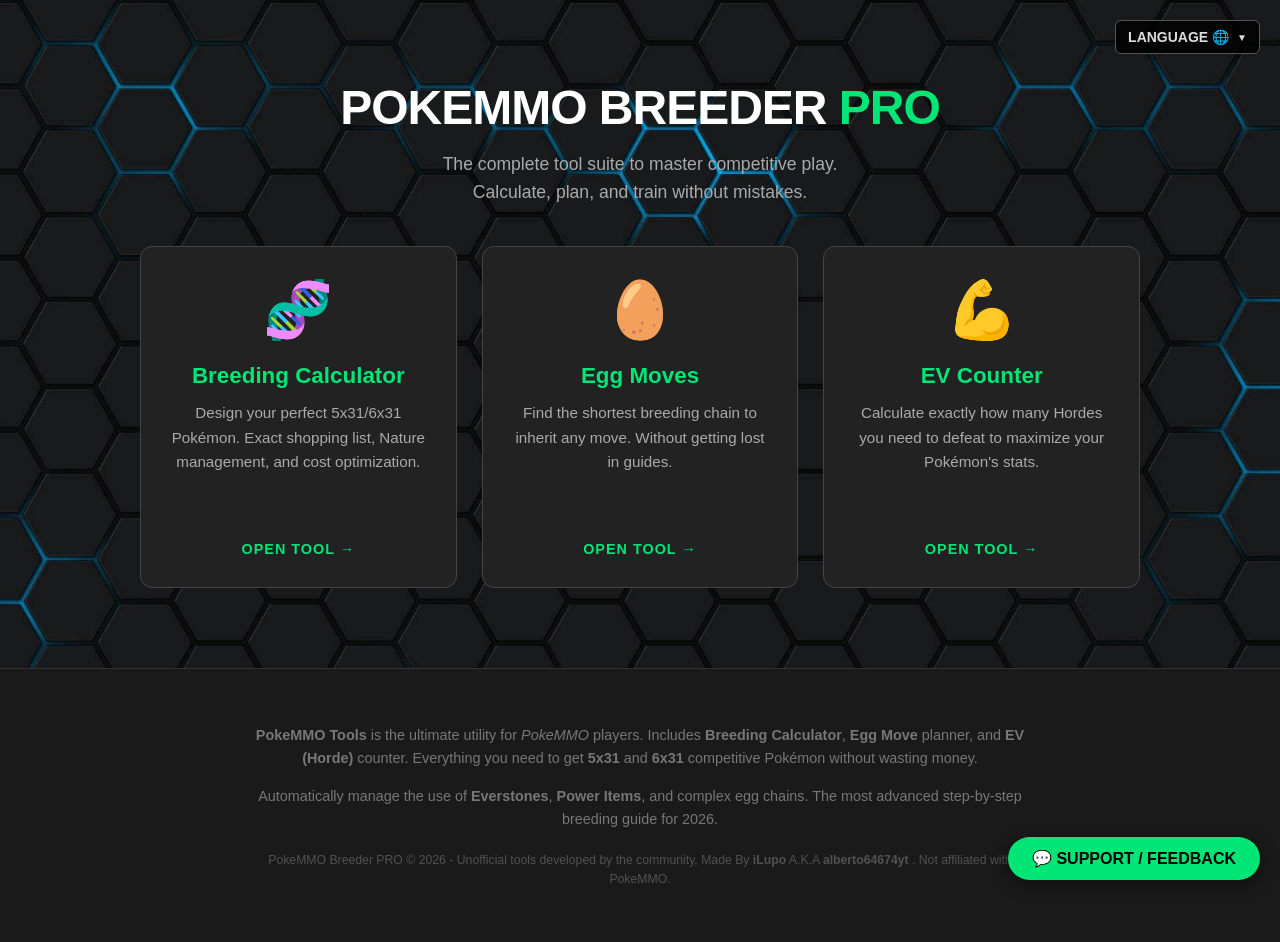
==== commit 7d76c352: "Add files via upload" ====
--- a/languages/US/index.html
+++ b/languages/US/index.html
@@ -193,7 +193,7 @@
                 Automatically manage the use of <strong>Everstones</strong>, <strong>Power Items</strong>, and complex egg chains. The most advanced step-by-step breeding guide for 2026.
             </p>
             <p style="font-size: 0.85em; opacity: 0.6; margin-top: 20px;">
-                PokeMMO Tools © 2026 - Unofficial tools developed by the community (iLupo). Not affiliated with PokeMMO.
+                PokeMMO Breeder PRO © 2026 - Unofficial tools developed by the community, Made By <strong>iLupo</strong> A.K.A <strong>alberto64674yt</strong> . Not affiliated with PokeMMO.
             </p>
         </div>
     </footer>
@@ -220,5 +220,115 @@
       }
     </script>
 
+	<button id="support-btn" onclick="toggleSupport()" style="
+    position: fixed; 
+    bottom: 20px; 
+    right: 20px; 
+    background: var(--highlight); 
+    color: #000; 
+    border: none; 
+    border-radius: 50px; 
+    padding: 12px 24px; 
+    font-weight: bold; 
+    font-size: 16px; 
+    box-shadow: 0 4px 15px rgba(0,0,0,0.5); 
+    cursor: pointer; 
+    z-index: 1000;
+    display: flex; 
+    align-items: center; 
+    gap: 8px;
+    transition: transform 0.2s;
+">
+    💬 Support / Feedback
+</button>
+
+<div id="support-modal" style="
+    display: none; 
+    position: fixed; 
+    bottom: 80px; 
+    right: 20px; 
+    width: 320px; 
+    background: #222; 
+    border: 1px solid #444; 
+    border-radius: 12px; 
+    padding: 20px; 
+    box-shadow: 0 10px 30px rgba(0,0,0,0.5); 
+    z-index: 1000;
+    animation: slideUp 0.3s ease-out;
+">
+    <div style="display:flex; justify-content:space-between; align-items:center; margin-bottom:15px;">
+        <h3 style="margin:0; color:white; font-size:1.1em;">Report Bug / Suggestion</h3>
+        <button onclick="toggleSupport()" style="background:none; border:none; color:#888; cursor:pointer; font-size:1.2em;">&times;</button>
+    </div>
+
+    <form name="feedback-en" method="POST" data-netlify="true" enctype="multipart/form-data">
+        
+        <input type="hidden" name="form-name" value="feedback-en">
+
+        <label style="display:block; color:#ccc; font-size:0.9em; margin-bottom:5px;">Your Email:</label>
+        <input type="email" name="email" required placeholder="example@email.com" style="
+            width: 100%; 
+            padding: 8px; 
+            margin-bottom: 10px; 
+            background: #333; 
+            border: 1px solid #555; 
+            color: white; 
+            border-radius: 4px;
+        ">
+
+        <label style="display:block; color:#ccc; font-size:0.9em; margin-bottom:5px;">Message:</label>
+        <textarea name="mensaje" required placeholder="Describe the issue..." rows="4" style="
+            width: 100%; 
+            padding: 8px; 
+            margin-bottom: 5px; 
+            background: #333; 
+            border: 1px solid #555; 
+            color: white; 
+            border-radius: 4px; 
+            resize: none;
+        "></textarea>
+        
+        <p style="font-size:0.75em; color:#888; margin-bottom: 10px; line-height: 1.4;">
+            ℹ️ If you need to send a large video, describe it here and I will email you from <strong>alberto64674yt@gmail.com</strong>
+        </p>
+
+        <label style="display:block; color:#ccc; font-size:0.9em; margin-bottom:5px;">Attach Screenshot (Optional):</label>
+        <input type="file" name="captura" accept="image/*" style="font-size:0.8em; color:#aaa; margin-bottom:5px;">
+        <p style="font-size:0.7em; color:#666; margin-bottom: 15px;">Max 10MB per submission.</p>
+
+        <button type="submit" style="
+            width: 100%; 
+            padding: 10px; 
+            background: var(--highlight); 
+            color: black; 
+            border: none; 
+            border-radius: 6px; 
+            font-weight: bold; 
+            cursor: pointer;
+        ">Send Report</button>
+    </form>
+</div>
+
+<style>
+    @keyframes slideUp {
+        from { transform: translateY(20px); opacity: 0; }
+        to { transform: translateY(0); opacity: 1; }
+    }
+</style>
+
+<script>
+    function toggleSupport() {
+        const modal = document.getElementById('support-modal');
+        const btn = document.getElementById('support-btn');
+        if (modal.style.display === 'none' || modal.style.display === '') {
+            modal.style.display = 'block';
+            btn.style.display = 'none'; 
+        } else {
+            modal.style.display = 'none';
+            btn.style.display = 'flex'; 
+        }
+    }
+</script>
+
 </body>
 </html>
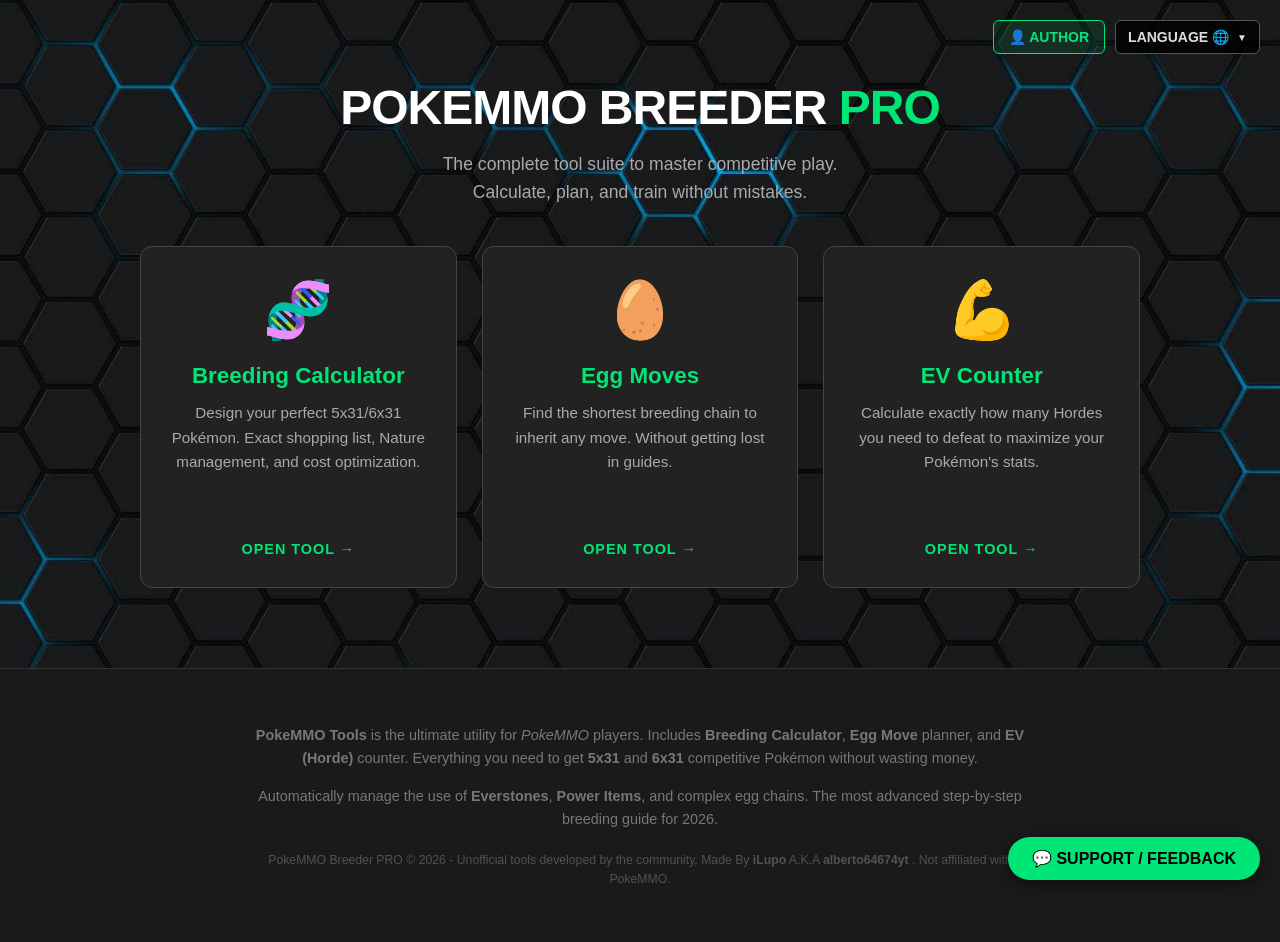
==== commit dcb3e231: "Add files via upload" ====
--- a/languages/US/index.html
+++ b/languages/US/index.html
@@ -115,7 +115,10 @@
 </head>
 <body>
 
-    <div style="position: absolute; top: 20px; right: 20px; z-index: 100;">
+    <div style="position: absolute; top: 20px; right: 20px; z-index: 100; display: flex; gap: 10px;">
+		<button onclick="toggleAuthorCard()" style="background: rgba(0,230,118,0.1); color: #00e676; border: 1px solid #00e676; padding: 8px 15px; border-radius: 6px; cursor: pointer; font-size: 14px; display: flex; align-items: center; gap: 8px; font-weight: bold;">
+    👤 Author
+</button>
         <button id="lang-btn" onclick="toggleLangMenu(event)" 
                 style="background: rgba(0,0,0,0.8); color: #ddd; border: 1px solid #555; padding: 8px 12px; border-radius: 6px; cursor: pointer; font-size: 14px; display: flex; align-items: center; gap: 8px; font-family: sans-serif;">
             Language 🌐 <span style="font-size: 10px;">▼</span>
@@ -261,9 +264,10 @@
         <button onclick="toggleSupport()" style="background:none; border:none; color:#888; cursor:pointer; font-size:1.2em;">&times;</button>
     </div>
 
-    <form name="feedback-en" method="POST" data-netlify="true" enctype="multipart/form-data">
+    <form name="feedback-en" method="POST" data-netlify="true">
         
         <input type="hidden" name="form-name" value="feedback-en">
+        <input type="hidden" name="Ubicacion_Reporte" id="ubicacion-tracker">
 
         <label style="display:block; color:#ccc; font-size:0.9em; margin-bottom:5px;">Your Email:</label>
         <input type="email" name="email" required placeholder="example@email.com" style="
@@ -288,13 +292,9 @@
             resize: none;
         "></textarea>
         
-        <p style="font-size:0.75em; color:#888; margin-bottom: 10px; line-height: 1.4;">
-            ℹ️ If you need to send a large video, describe it here and I will email you from <strong>alberto64674yt@gmail.com</strong>
+        <p style="font-size:0.75em; color:#888; margin-bottom: 15px; line-height: 1.4;">
+            ℹ️ If you need to attach photos or videos, mention it in the message and I will contact you from <strong>alberto64674yt@gmail.com</strong> so you can send them.
         </p>
-
-        <label style="display:block; color:#ccc; font-size:0.9em; margin-bottom:5px;">Attach Screenshot (Optional):</label>
-        <input type="file" name="captura" accept="image/*" style="font-size:0.8em; color:#aaa; margin-bottom:5px;">
-        <p style="font-size:0.7em; color:#666; margin-bottom: 15px;">Max 10MB per submission.</p>
 
         <button type="submit" style="
             width: 100%; 
@@ -328,7 +328,79 @@
             btn.style.display = 'flex'; 
         }
     }
+    
+    // Auto-Fill Hidden Location URL
+    document.addEventListener('DOMContentLoaded', () => {
+        const tracker = document.getElementById('ubicacion-tracker');
+        if (tracker) {
+            tracker.value = window.location.href;
+        }
+    });
 </script>
+
+<script>
+	// --- LÓGICA DE LA TARJETA DE AUTOR ---
+function toggleAuthorCard() {
+    const modal = document.getElementById('author-modal');
+    const overlay = document.getElementById('modal-overlay');
+    if (modal.style.display === 'none' || modal.style.display === '') {
+        modal.style.display = 'block';
+        overlay.style.display = 'block';
+    } else {
+        modal.style.display = 'none';
+        overlay.style.display = 'none';
+    }
+}
+
+function copyNick() {
+    const nick = "albertovgYT";
+    navigator.clipboard.writeText(nick).then(() => {
+        const btn = document.getElementById('copy-btn');
+        const originalText = btn.innerHTML;
+        btn.innerHTML = "✅ COPIED"; // En inglés cambiar a "✅ COPIED"
+        btn.style.background = "#00e676";
+        setTimeout(() => {
+            btn.innerHTML = originalText;
+            btn.style.background = "#444";
+        }, 2000);
+    });
+}
+</script>
+
+<div id="modal-overlay" onclick="toggleAuthorCard()" style="display: none; position: fixed; top: 0; left: 0; width: 100%; height: 100%; background: rgba(0,0,0,0.85); z-index: 9998; backdrop-filter: blur(4px);"></div>
+
+<div id="author-modal" style="display: none; position: fixed; top: 50%; left: 50%; transform: translate(-50%, -50%); width: 340px; background: #1a1a1a; border: 1px solid #333; border-radius: 20px; box-shadow: 0 20px 50px rgba(0,0,0,0.5); z-index: 9999; overflow: hidden; font-family: sans-serif;">
+    
+    <button onclick="toggleAuthorCard()" style="position: absolute; top: 15px; right: 15px; background: none; border: none; color: #666; font-size: 24px; cursor: pointer; z-index: 10;">&times;</button>
+
+    <div style="background: linear-gradient(135deg, #222, #111); padding: 30px 20px; text-align: center; border-bottom: 1px solid #333;">
+        <div style="width: 100px; height: 100px; margin: 0 auto 15px; border-radius: 50%; border: 3px solid #00e676; overflow: hidden; box-shadow: 0 0 20px rgba(0, 230, 118, 0.3);">
+            <img src="../../assets/perfil.png" style="width: 100%; height: 100%; object-fit: cover;">
+        </div>
+        <h2 style="margin: 0; color: white; font-size: 1.5em; letter-spacing: -0.5px;">iLupo A.K.A alberto64674yt</h2>
+        <p style="margin: 5px 0 0; color: #00e676; font-size: 0.85em; font-weight: bold; text-transform: uppercase; letter-spacing: 1px;">Content Creator & Dev</p>
+    </div>
+
+    <div style="padding: 25px 20px;">
+        <a href="https://www.youtube.com/c/alberto64674yt" target="_blank" style="display: flex; align-items: center; justify-content: center; gap: 10px; background: #c4302b; color: white; text-decoration: none; padding: 12px; border-radius: 10px; font-weight: bold; margin-bottom: 20px; transition: 0.2s;">
+            <svg style="width:24px; height:24px" viewBox="0 0 24 24"><path fill="currentColor" d="M10,15L15.19,12L10,9V15M21.56,7.17C21.81,8.47 22,10.74 22,12C22,13.26 21.81,15.53 21.56,16.83C21.31,18.12 20.19,19.23 18.9,19.44C17.6,19.7 14.58,20 12,20C9.42,20 6.4,19.7 5.1,19.44C3.81,19.23 2.69,18.12 2.44,16.83C2.19,15.53 2,13.26 2,12C2,10.74 2.19,8.47 2.44,7.17C2.69,5.88 3.81,4.77 5.1,4.56C6.4,4.3 9.42,4 12,4C14.58,4 17.6,4.3 18.9,4.56C20.19,4.77 21.31,5.88 21.56,7.17Z" /></svg>
+            YouTube
+        </a>
+
+        <div style="background: #252525; padding: 15px; border-radius: 12px; border: 1px solid #333; text-align: center;">
+            <span style="display: block; color: #fff; font-size: 0.9em; margin-bottom: 8px; text-transform: uppercase; font-weight: bold;">💎 Support the Project</span>
+            
+            <div style="display: flex; align-items: center; justify-content: center; gap: 10px; margin-bottom: 10px;">
+                <span style="color: #00e676; font-weight: bold; font-family: monospace; font-size: 1.1em;">albertovgYT</span>
+                <button id="copy-btn" onclick="copyNick()" style="background: #444; color: white; border: none; padding: 6px 10px; border-radius: 6px; font-size: 0.7em; cursor: pointer; font-weight: bold; transition: 0.2s;">📋 COPY</button>
+            </div>
+
+            <p style="margin: 0; font-size: 0.75em; color: #888; font-style: italic; line-height: 1.3;">
+                Donations, Items or Pokémon via<br>in-game mail are welcome! Thanks!
+            </p>
+        </div>
+    </div>
+</div>
 
 </body>
 </html>
